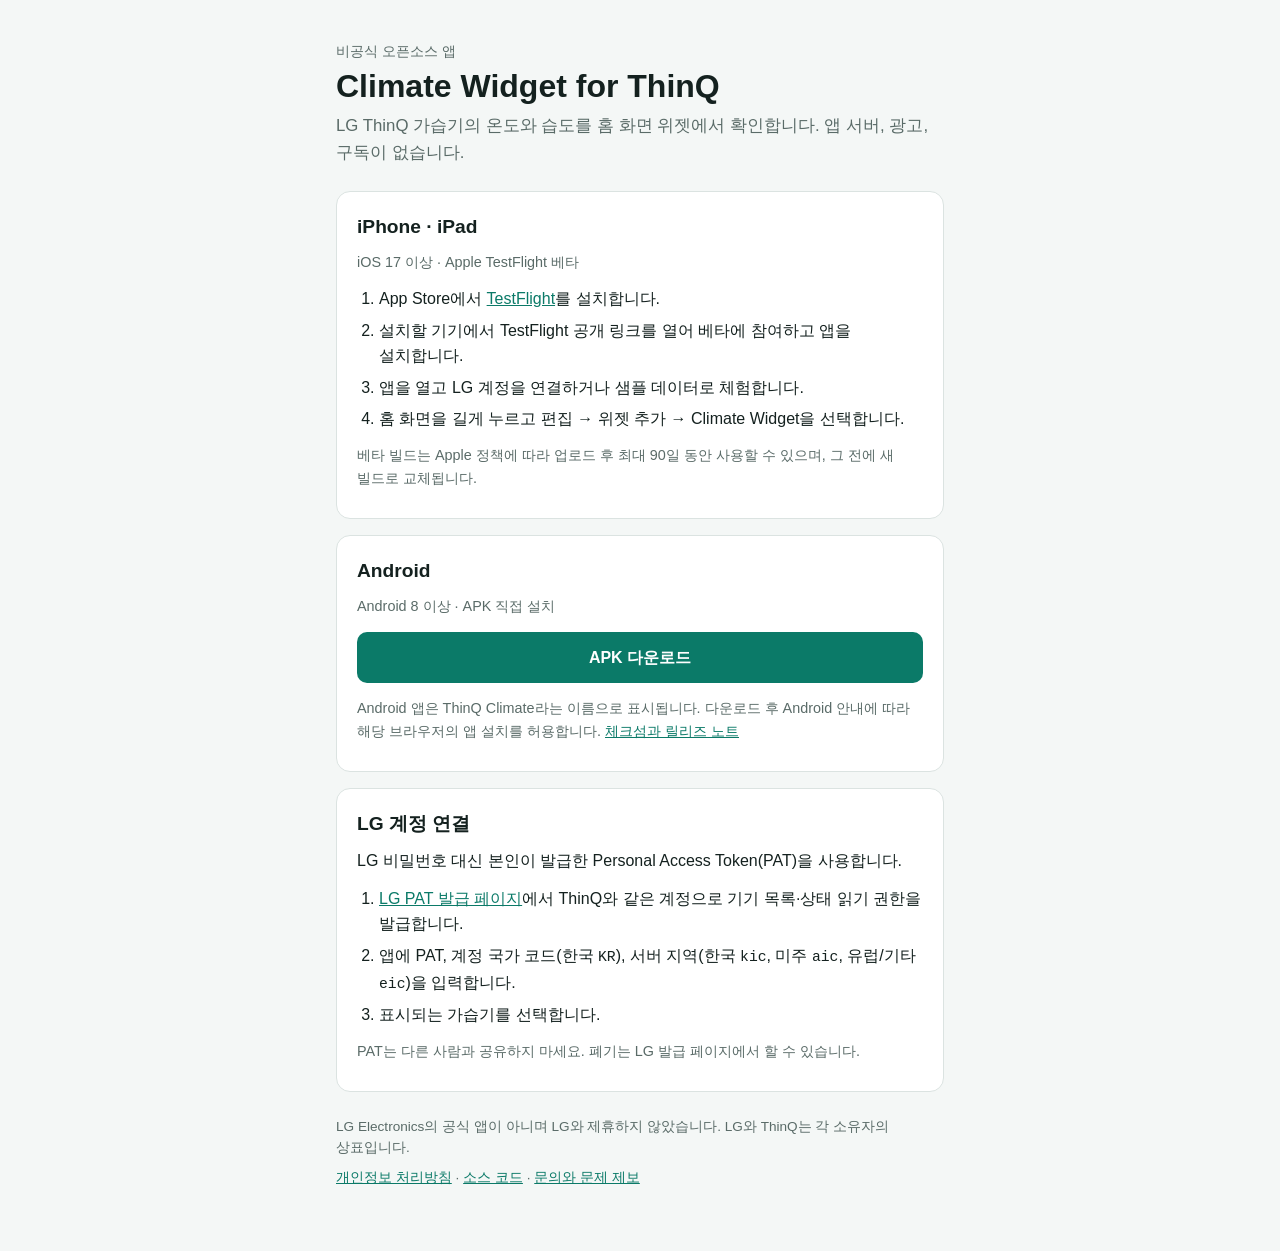
==== site/index.html @ c8761c14 "Prepare iOS TestFlight distribution with demo mode and install page Add an on-device sample data mod" ====
<!doctype html>
<html lang="ko">
<head>
<meta charset="utf-8">
<meta name="viewport" content="width=device-width, initial-scale=1">
<title>Climate Widget 설치</title>
<meta name="description" content="LG ThinQ 가습기의 온도와 습도를 홈 화면 위젯으로 확인하는 비공식 앱">
<link rel="stylesheet" href="style.css">
</head>
<body>
<main>
  <header>
    <p class="eyebrow">비공식 오픈소스 앱</p>
    <h1>Climate Widget for ThinQ</h1>
    <p class="lead">LG ThinQ 가습기의 온도와 습도를 홈 화면 위젯에서 확인합니다. 앱 서버, 광고, 구독이 없습니다.</p>
  </header>

  <section class="card" id="ios">
    <h2>iPhone · iPad</h2>
    <p class="meta">iOS 17 이상 · Apple TestFlight 베타</p>
    <!-- ios-install -->
    <ol>
      <li>App Store에서 <a href="https://apps.apple.com/app/testflight/id899247664">TestFlight</a>를 설치합니다.</li>
      <li>설치할 기기에서 TestFlight 공개 링크를 열어 베타에 참여하고 앱을 설치합니다.</li>
      <li>앱을 열고 LG 계정을 연결하거나 샘플 데이터로 체험합니다.</li>
      <li>홈 화면을 길게 누르고 편집 → 위젯 추가 → Climate Widget을 선택합니다.</li>
    </ol>
    <p class="note">베타 빌드는 Apple 정책에 따라 업로드 후 최대 90일 동안 사용할 수 있으며, 그 전에 새 빌드로 교체됩니다.</p>
  </section>

  <section class="card" id="android">
    <h2>Android</h2>
    <p class="meta">Android 8 이상 · APK 직접 설치</p>
    <a class="button" href="https://github.com/seyongida/lgthinq-climate-widget/releases/latest/download/ThinQ-Climate.apk">APK 다운로드</a>
    <p class="note">Android 앱은 ThinQ Climate라는 이름으로 표시됩니다. 다운로드 후 Android 안내에 따라 해당 브라우저의 앱 설치를 허용합니다. <a href="https://github.com/seyongida/lgthinq-climate-widget/releases/latest">체크섬과 릴리즈 노트</a></p>
  </section>

  <section class="card" id="connect">
    <h2>LG 계정 연결</h2>
    <p>LG 비밀번호 대신 본인이 발급한 Personal Access Token(PAT)을 사용합니다.</p>
    <ol>
      <li><a href="https://connect-pat.lgthinq.com">LG PAT 발급 페이지</a>에서 ThinQ와 같은 계정으로 기기 목록·상태 읽기 권한을 발급합니다.</li>
      <li>앱에 PAT, 계정 국가 코드(한국 <code>KR</code>), 서버 지역(한국 <code>kic</code>, 미주 <code>aic</code>, 유럽/기타 <code>eic</code>)을 입력합니다.</li>
      <li>표시되는 가습기를 선택합니다.</li>
    </ol>
    <p class="note">PAT는 다른 사람과 공유하지 마세요. 폐기는 LG 발급 페이지에서 할 수 있습니다.</p>
  </section>

  <footer>
    <p>LG Electronics의 공식 앱이 아니며 LG와 제휴하지 않았습니다. LG와 ThinQ는 각 소유자의 상표입니다.</p>
    <p><a href="privacy.html">개인정보 처리방침</a> · <a href="https://github.com/seyongida/lgthinq-climate-widget">소스 코드</a> · <a href="https://github.com/seyongida/lgthinq-climate-widget/issues">문의와 문제 제보</a></p>
  </footer>
</main>
</body>
</html>
---- site/style.css ----
:root {
  color-scheme: light dark;
  --bg: #f4f7f6;
  --card: #ffffff;
  --text: #14211f;
  --muted: #5a6b68;
  --line: #dbe3e1;
  --accent: #0b7a68;
  --on-accent: #ffffff;
}
@media (prefers-color-scheme: dark) {
  :root {
    --bg: #0d1716;
    --card: #15211f;
    --text: #e8f0ee;
    --muted: #9aaba8;
    --line: #273633;
    --accent: #5fd6c0;
    --on-accent: #06211c;
  }
}
* { box-sizing: border-box; }
body {
  margin: 0;
  background: var(--bg);
  color: var(--text);
  font: 16px/1.6 -apple-system, BlinkMacSystemFont, "Apple SD Gothic Neo", "Noto Sans KR", sans-serif;
  word-break: keep-all;
  overflow-wrap: anywhere;
}
main { max-width: 640px; margin: 0 auto; padding: 40px 16px 56px; }
header { margin-bottom: 24px; }
h1 { margin: 0 0 8px; font-size: 2rem; line-height: 1.2; }
h2 { margin: 0 0 4px; font-size: 1.2rem; }
a { color: var(--accent); }
code { font-size: .92em; }
ol, ul { margin: 12px 0; padding-left: 22px; }
li { margin: 6px 0; }
p { margin: 8px 0; }
.eyebrow { margin: 0 0 4px; color: var(--muted); font-size: .9rem; }
.lead { color: var(--muted); font-size: 1.05rem; }
.meta, .note { color: var(--muted); font-size: .9rem; }
.card {
  margin-bottom: 16px;
  padding: 20px;
  background: var(--card);
  border: 1px solid var(--line);
  border-radius: 14px;
}
.button {
  display: block;
  margin: 14px 0;
  padding: 13px 16px;
  border-radius: 10px;
  background: var(--accent);
  color: var(--on-accent);
  font-weight: 600;
  text-align: center;
  text-decoration: none;
}
.pending {
  margin: 14px 0;
  padding: 13px 16px;
  border: 1px dashed var(--line);
  border-radius: 10px;
  color: var(--muted);
  text-align: center;
}
footer { margin-top: 24px; color: var(--muted); font-size: .85rem; }
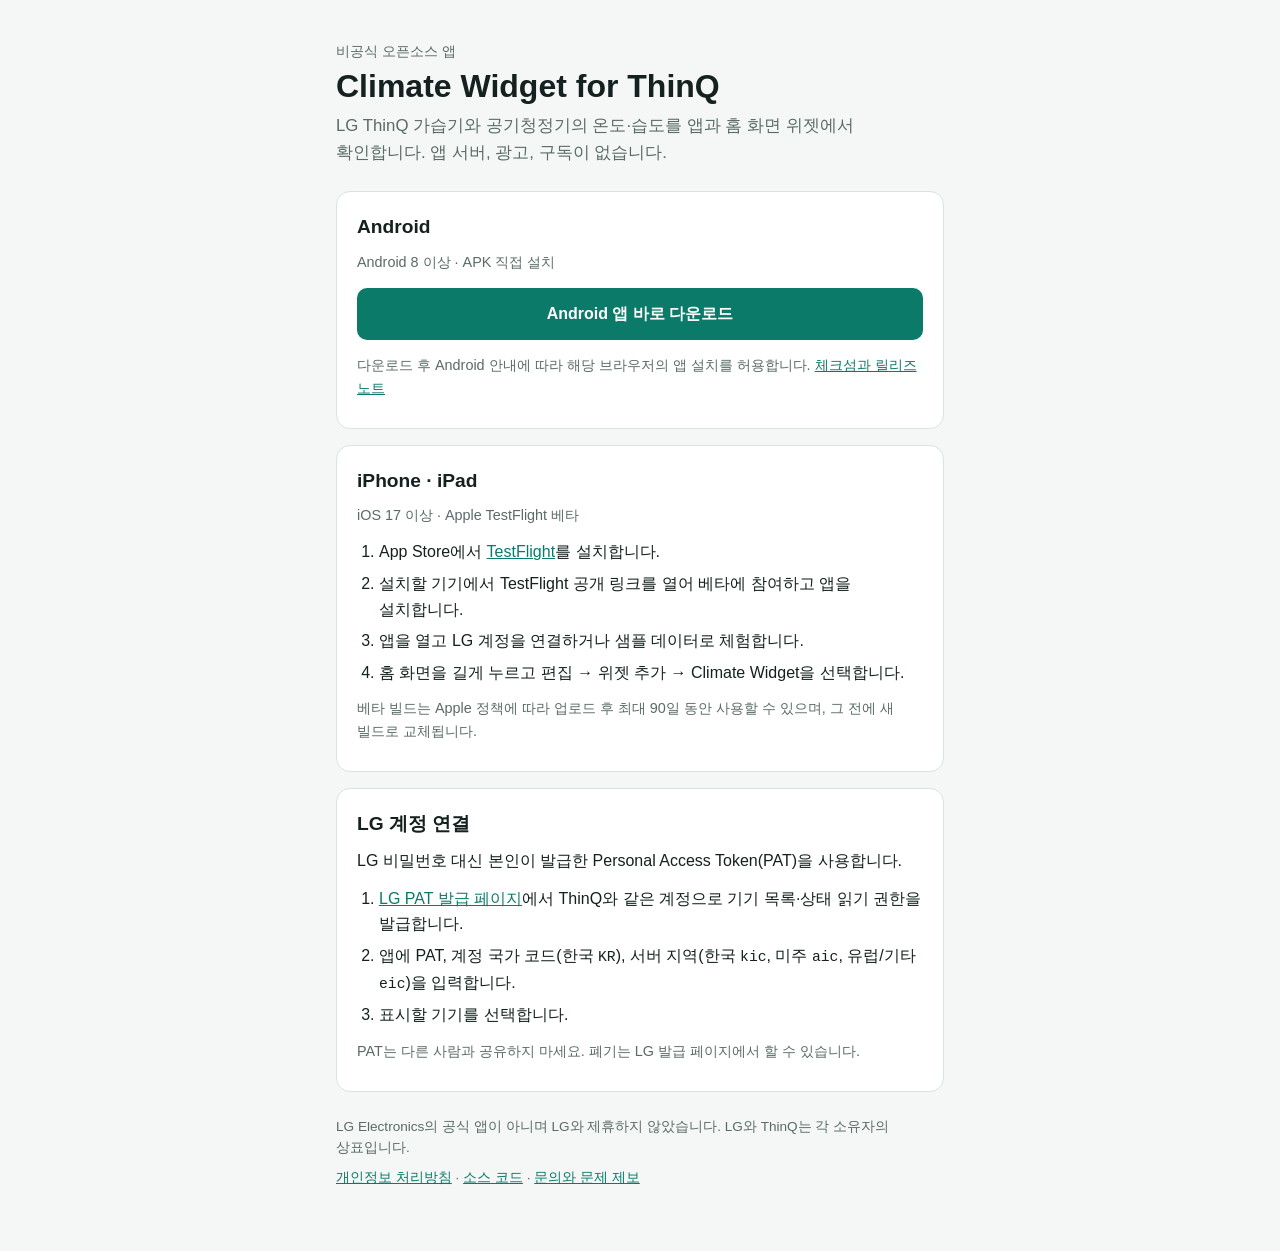
==== commit e935c064: "Redesign both apps around home comfort and add Ad Hoc fallback Rebuild the iOS app and widgets to ma" ====
--- a/site/index.html
+++ b/site/index.html
@@ -4,7 +4,7 @@
 <meta charset="utf-8">
 <meta name="viewport" content="width=device-width, initial-scale=1">
 <title>Climate Widget 설치</title>
-<meta name="description" content="LG ThinQ 가습기의 온도와 습도를 홈 화면 위젯으로 확인하는 비공식 앱">
+<meta name="description" content="LG ThinQ 가습기와 공기청정기의 온도와 습도를 홈 화면 위젯으로 확인하는 비공식 앱">
 <link rel="stylesheet" href="style.css">
 </head>
 <body>
@@ -12,8 +12,15 @@
   <header>
     <p class="eyebrow">비공식 오픈소스 앱</p>
     <h1>Climate Widget for ThinQ</h1>
-    <p class="lead">LG ThinQ 가습기의 온도와 습도를 홈 화면 위젯에서 확인합니다. 앱 서버, 광고, 구독이 없습니다.</p>
+    <p class="lead">LG ThinQ 가습기와 공기청정기의 온도·습도를 앱과 홈 화면 위젯에서 확인합니다. 앱 서버, 광고, 구독이 없습니다.</p>
   </header>
+
+  <section class="card" id="android">
+    <h2>Android</h2>
+    <p class="meta">Android 8 이상 · APK 직접 설치</p>
+    <a class="button" href="https://github.com/seyongida/lgthinq-climate-widget/releases/latest/download/ThinQ-Climate.apk">Android 앱 바로 다운로드</a>
+    <p class="note">다운로드 후 Android 안내에 따라 해당 브라우저의 앱 설치를 허용합니다. <a href="https://github.com/seyongida/lgthinq-climate-widget/releases/latest">체크섬과 릴리즈 노트</a></p>
+  </section>
 
   <section class="card" id="ios">
     <h2>iPhone · iPad</h2>
@@ -26,13 +33,7 @@
       <li>홈 화면을 길게 누르고 편집 → 위젯 추가 → Climate Widget을 선택합니다.</li>
     </ol>
     <p class="note">베타 빌드는 Apple 정책에 따라 업로드 후 최대 90일 동안 사용할 수 있으며, 그 전에 새 빌드로 교체됩니다.</p>
-  </section>
-
-  <section class="card" id="android">
-    <h2>Android</h2>
-    <p class="meta">Android 8 이상 · APK 직접 설치</p>
-    <a class="button" href="https://github.com/seyongida/lgthinq-climate-widget/releases/latest/download/ThinQ-Climate.apk">APK 다운로드</a>
-    <p class="note">Android 앱은 ThinQ Climate라는 이름으로 표시됩니다. 다운로드 후 Android 안내에 따라 해당 브라우저의 앱 설치를 허용합니다. <a href="https://github.com/seyongida/lgthinq-climate-widget/releases/latest">체크섬과 릴리즈 노트</a></p>
+    <!-- adhoc-install -->
   </section>
 
   <section class="card" id="connect">
@@ -41,7 +42,7 @@
     <ol>
       <li><a href="https://connect-pat.lgthinq.com">LG PAT 발급 페이지</a>에서 ThinQ와 같은 계정으로 기기 목록·상태 읽기 권한을 발급합니다.</li>
       <li>앱에 PAT, 계정 국가 코드(한국 <code>KR</code>), 서버 지역(한국 <code>kic</code>, 미주 <code>aic</code>, 유럽/기타 <code>eic</code>)을 입력합니다.</li>
-      <li>표시되는 가습기를 선택합니다.</li>
+      <li>표시할 기기를 선택합니다.</li>
     </ol>
     <p class="note">PAT는 다른 사람과 공유하지 마세요. 폐기는 LG 발급 페이지에서 할 수 있습니다.</p>
   </section>
--- a/site/style.css
+++ b/site/style.css
@@ -32,6 +32,8 @@
 header { margin-bottom: 24px; }
 h1 { margin: 0 0 8px; font-size: 2rem; line-height: 1.2; }
 h2 { margin: 0 0 4px; font-size: 1.2rem; }
+h3 { margin: 0 0 4px; font-size: 1rem; }
+.adhoc { margin-top: 16px; padding-top: 16px; border-top: 1px solid var(--line); }
 a { color: var(--accent); }
 code { font-size: .92em; }
 ol, ul { margin: 12px 0; padding-left: 22px; }
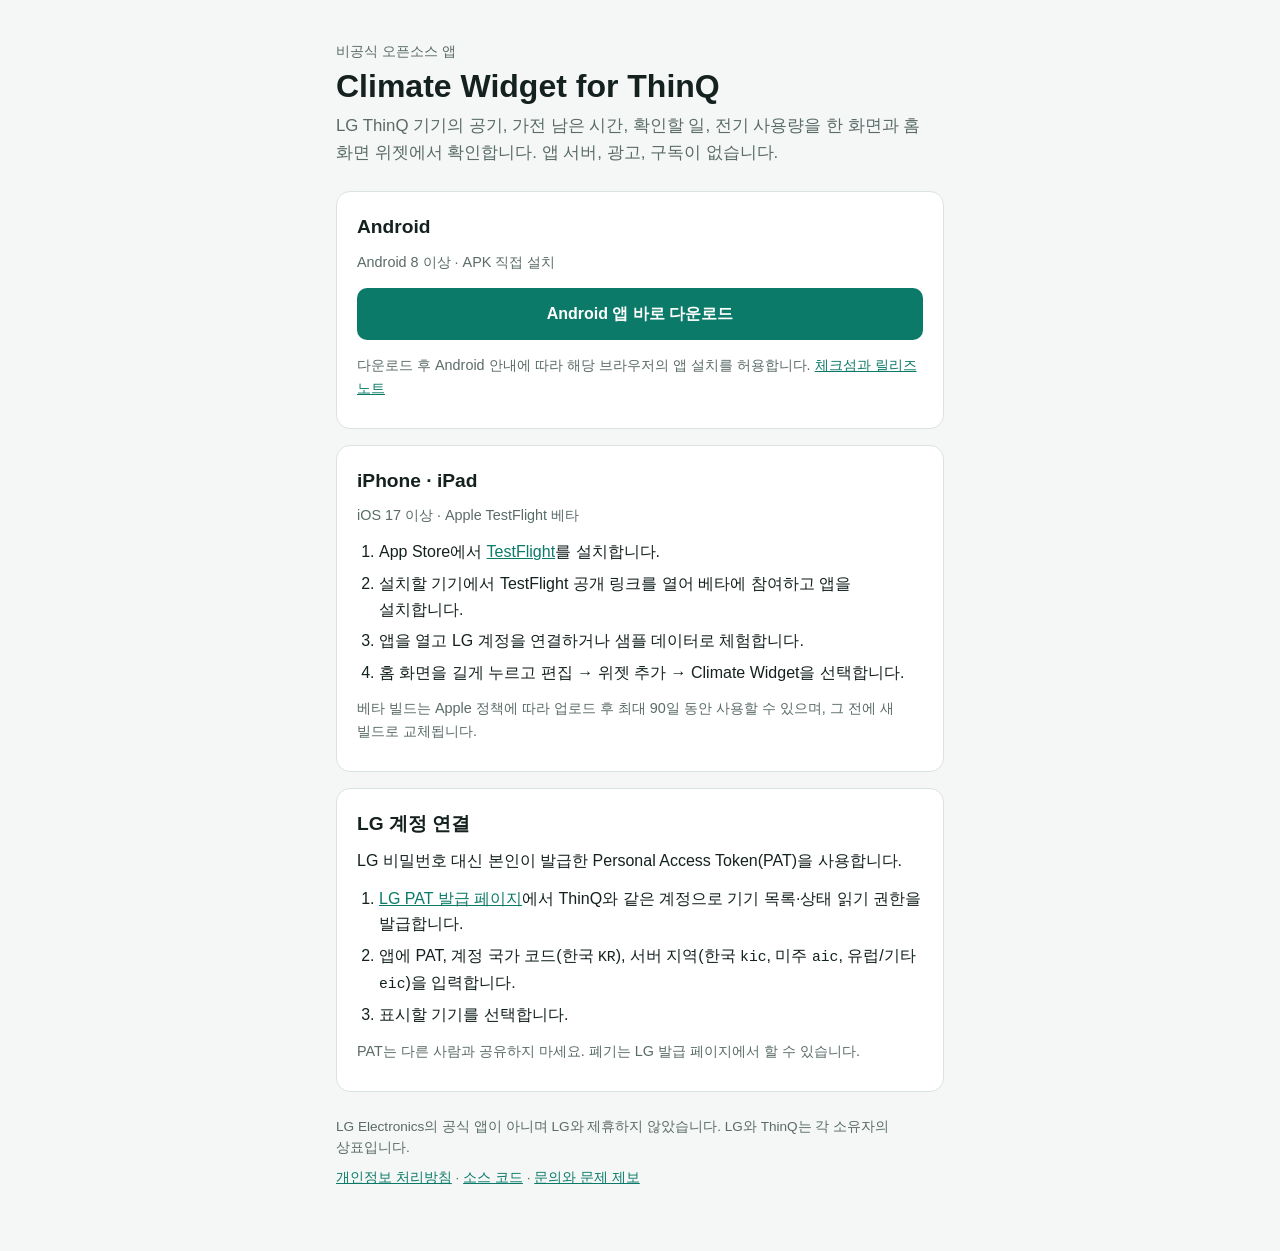
==== commit bf3d7209: "Turn the app into a home-at-a-glance dashboard for every ThinQ device Read every device ThinQ Connec" ====
--- a/site/index.html
+++ b/site/index.html
@@ -12,7 +12,7 @@
   <header>
     <p class="eyebrow">비공식 오픈소스 앱</p>
     <h1>Climate Widget for ThinQ</h1>
-    <p class="lead">LG ThinQ 가습기와 공기청정기의 온도·습도를 앱과 홈 화면 위젯에서 확인합니다. 앱 서버, 광고, 구독이 없습니다.</p>
+    <p class="lead">LG ThinQ 기기의 공기, 가전 남은 시간, 확인할 일, 전기 사용량을 한 화면과 홈 화면 위젯에서 확인합니다. 앱 서버, 광고, 구독이 없습니다.</p>
   </header>
 
   <section class="card" id="android">
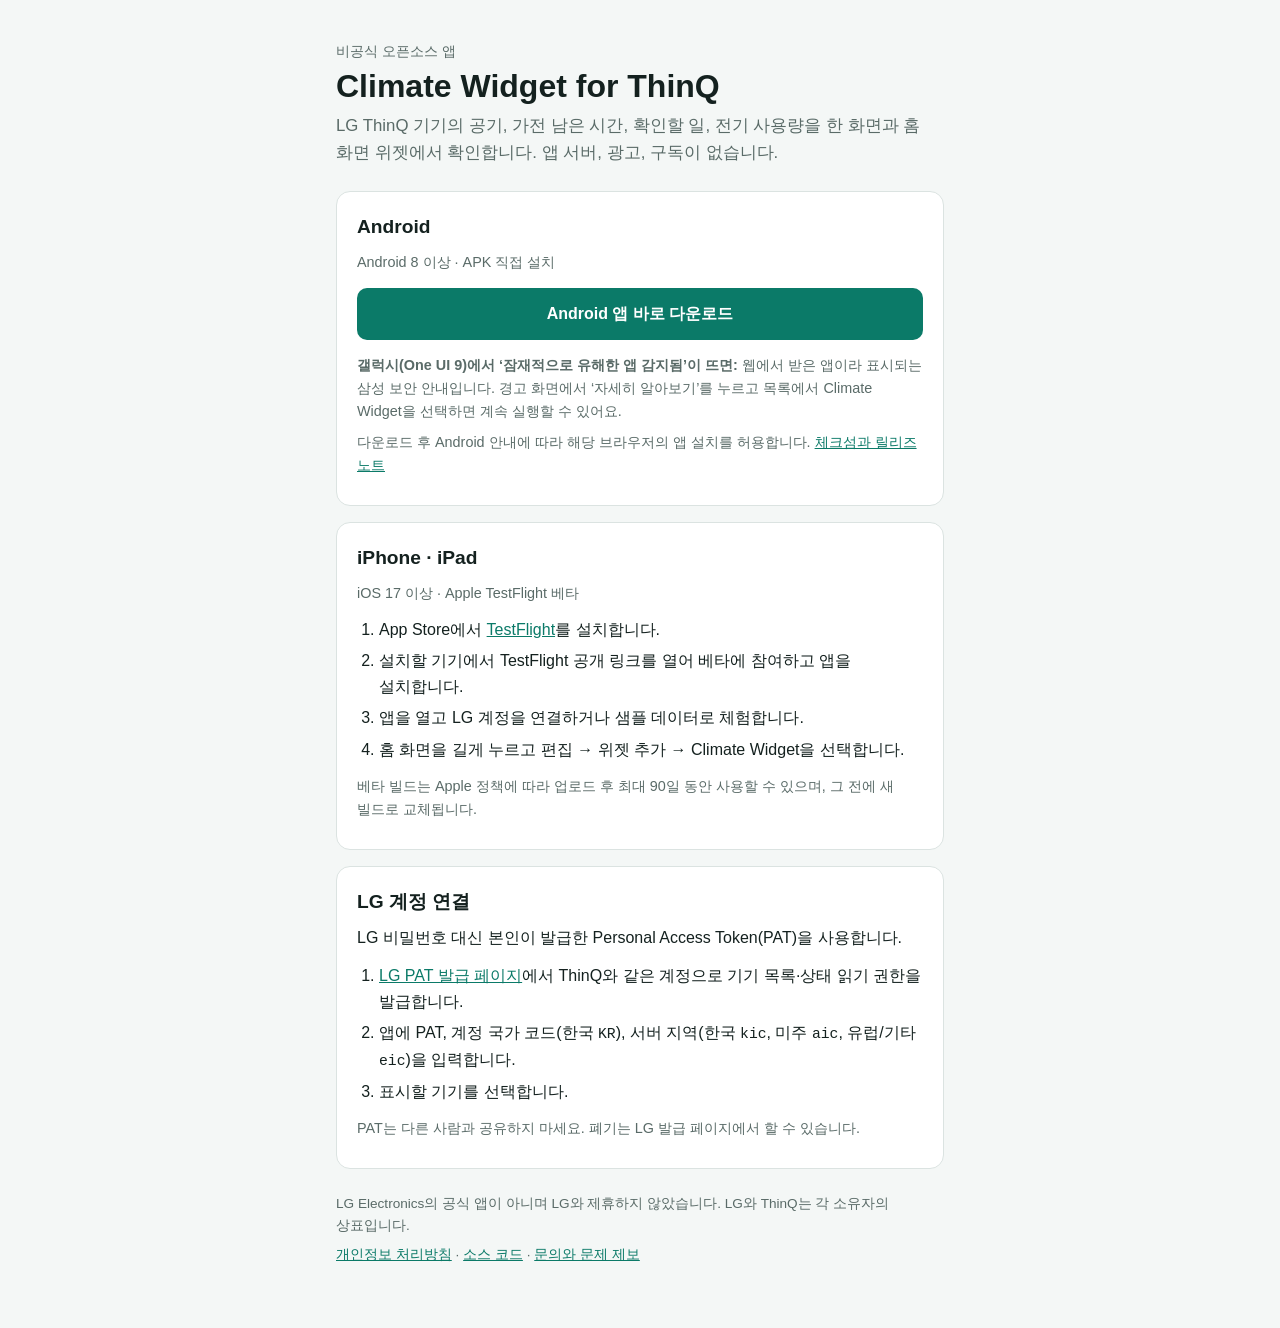
==== commit 219d38d9: "Email the owner when a TestFlight review finishes, and explain Samsung's sideload warning The review" ====
--- a/site/index.html
+++ b/site/index.html
@@ -19,6 +19,7 @@
     <h2>Android</h2>
     <p class="meta">Android 8 이상 · APK 직접 설치</p>
     <a class="button" href="https://github.com/seyongida/lgthinq-climate-widget/releases/latest/download/ThinQ-Climate.apk">Android 앱 바로 다운로드</a>
+    <p class="note"><strong>갤럭시(One UI 9)에서 ‘잠재적으로 유해한 앱 감지됨’이 뜨면:</strong> 웹에서 받은 앱이라 표시되는 삼성 보안 안내입니다. 경고 화면에서 ‘자세히 알아보기’를 누르고 목록에서 Climate Widget을 선택하면 계속 실행할 수 있어요.</p>
     <p class="note">다운로드 후 Android 안내에 따라 해당 브라우저의 앱 설치를 허용합니다. <a href="https://github.com/seyongida/lgthinq-climate-widget/releases/latest">체크섬과 릴리즈 노트</a></p>
   </section>
 
@@ -33,7 +34,6 @@
       <li>홈 화면을 길게 누르고 편집 → 위젯 추가 → Climate Widget을 선택합니다.</li>
     </ol>
     <p class="note">베타 빌드는 Apple 정책에 따라 업로드 후 최대 90일 동안 사용할 수 있으며, 그 전에 새 빌드로 교체됩니다.</p>
-    <!-- adhoc-install -->
   </section>
 
   <section class="card" id="connect">
--- a/site/style.css
+++ b/site/style.css
@@ -33,7 +33,6 @@
 h1 { margin: 0 0 8px; font-size: 2rem; line-height: 1.2; }
 h2 { margin: 0 0 4px; font-size: 1.2rem; }
 h3 { margin: 0 0 4px; font-size: 1rem; }
-.adhoc { margin-top: 16px; padding-top: 16px; border-top: 1px solid var(--line); }
 a { color: var(--accent); }
 code { font-size: .92em; }
 ol, ul { margin: 12px 0; padding-left: 22px; }
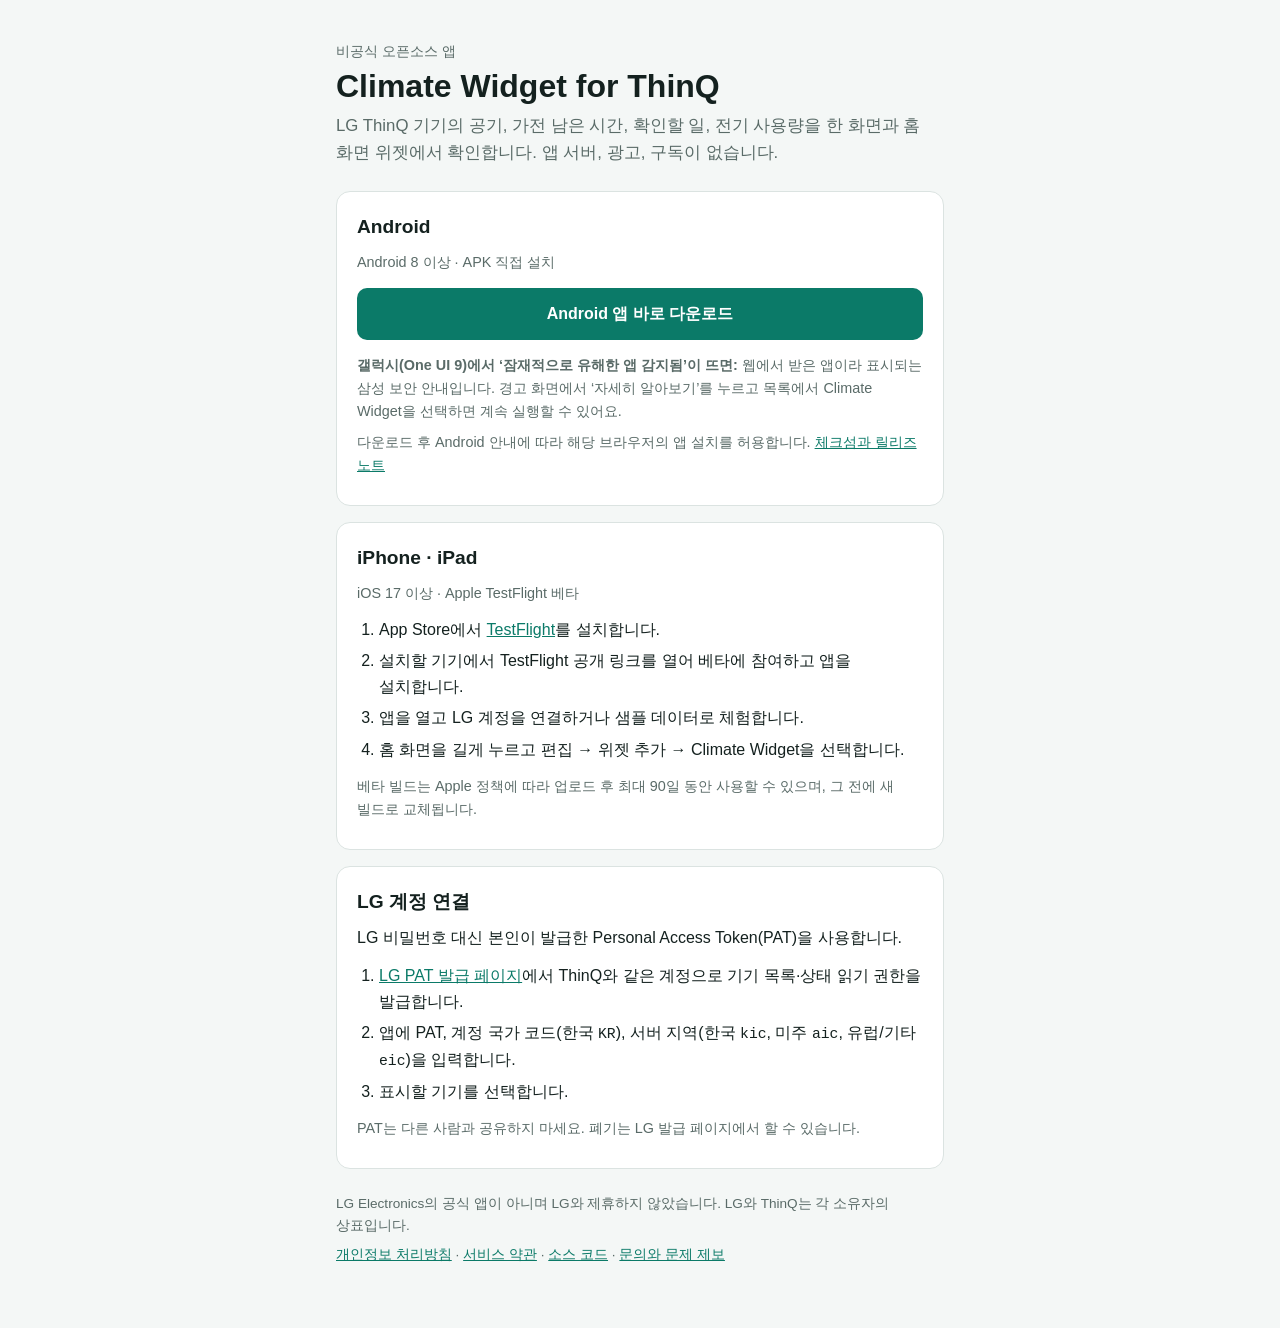
==== commit d2d0ec5d: "Add terms of service page for the store listings Co-Authored-By: Claude Opus 5.5 <noreply@anthropic." ====
--- a/site/index.html
+++ b/site/index.html
@@ -49,7 +49,7 @@
 
   <footer>
     <p>LG Electronics의 공식 앱이 아니며 LG와 제휴하지 않았습니다. LG와 ThinQ는 각 소유자의 상표입니다.</p>
-    <p><a href="privacy.html">개인정보 처리방침</a> · <a href="https://github.com/seyongida/lgthinq-climate-widget">소스 코드</a> · <a href="https://github.com/seyongida/lgthinq-climate-widget/issues">문의와 문제 제보</a></p>
+    <p><a href="privacy.html">개인정보 처리방침</a> · <a href="terms.html">서비스 약관</a> · <a href="https://github.com/seyongida/lgthinq-climate-widget">소스 코드</a> · <a href="https://github.com/seyongida/lgthinq-climate-widget/issues">문의와 문제 제보</a></p>
   </footer>
 </main>
 </body>
